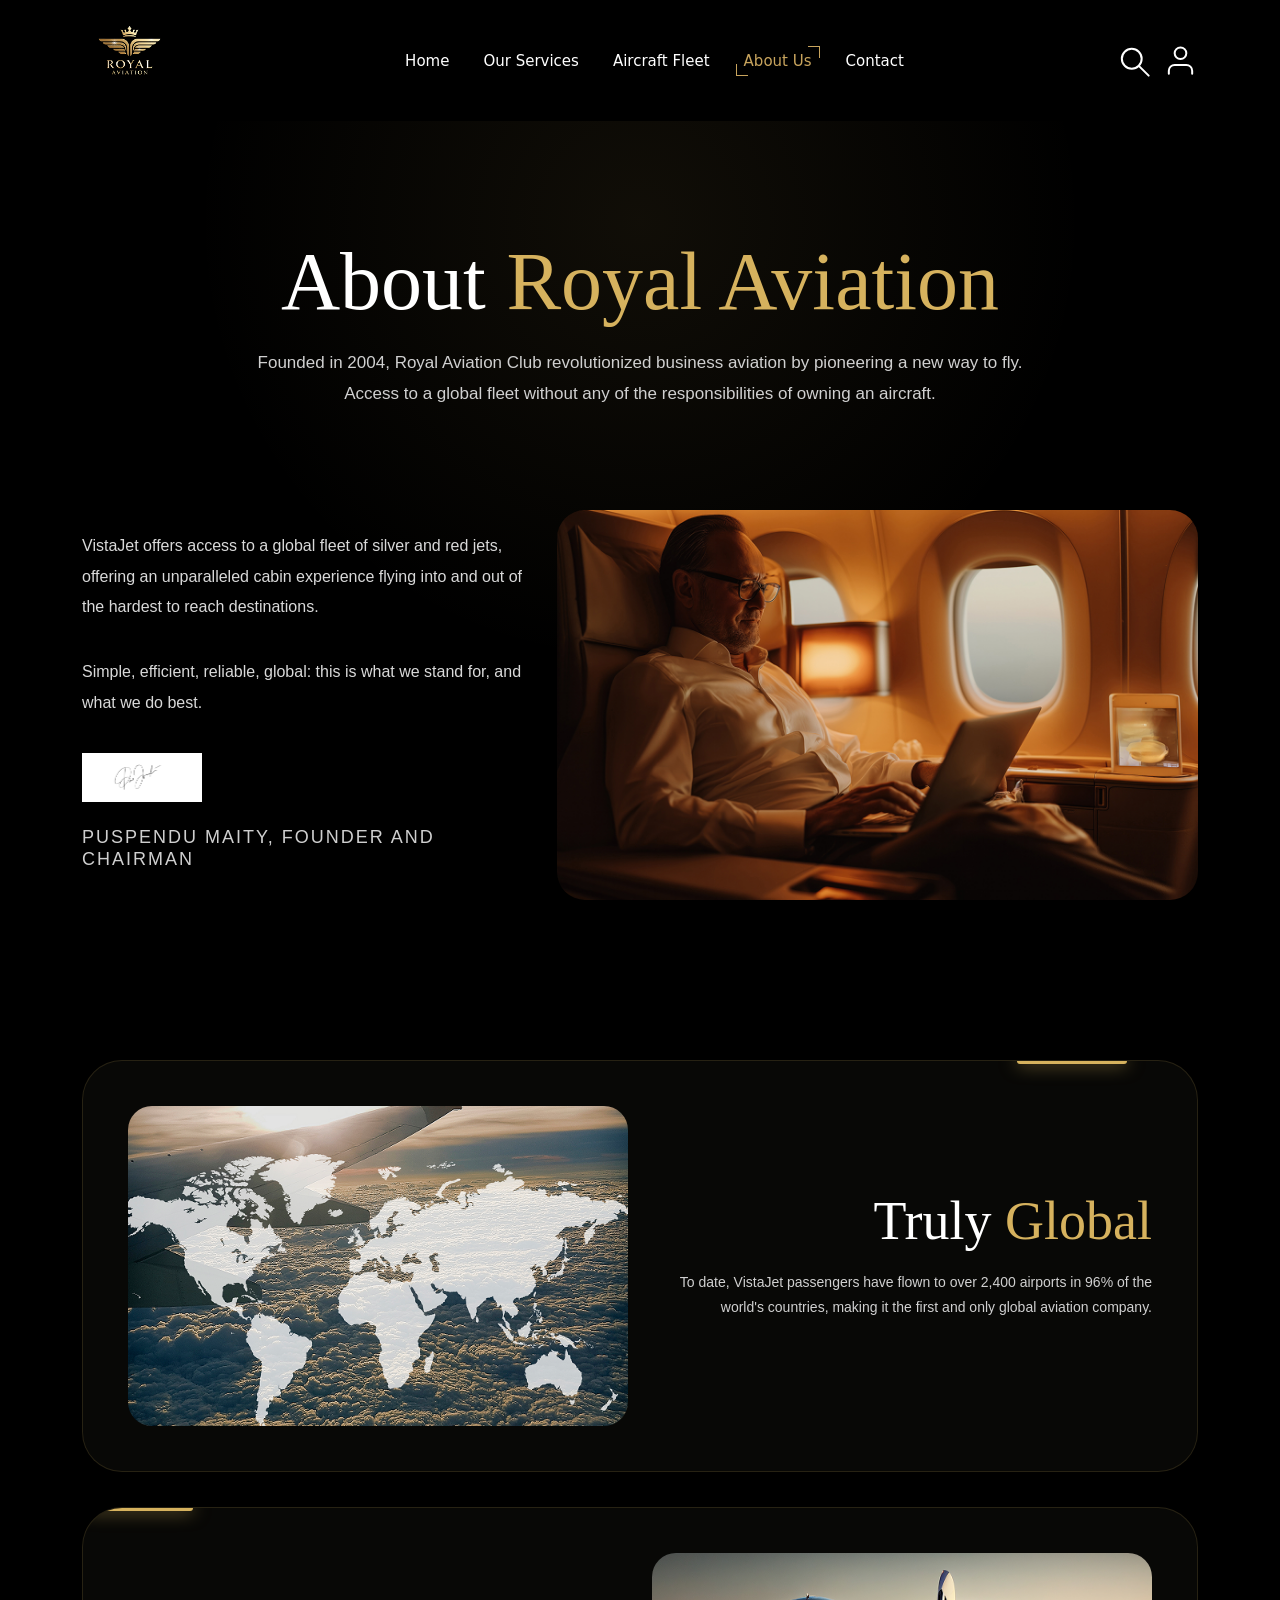
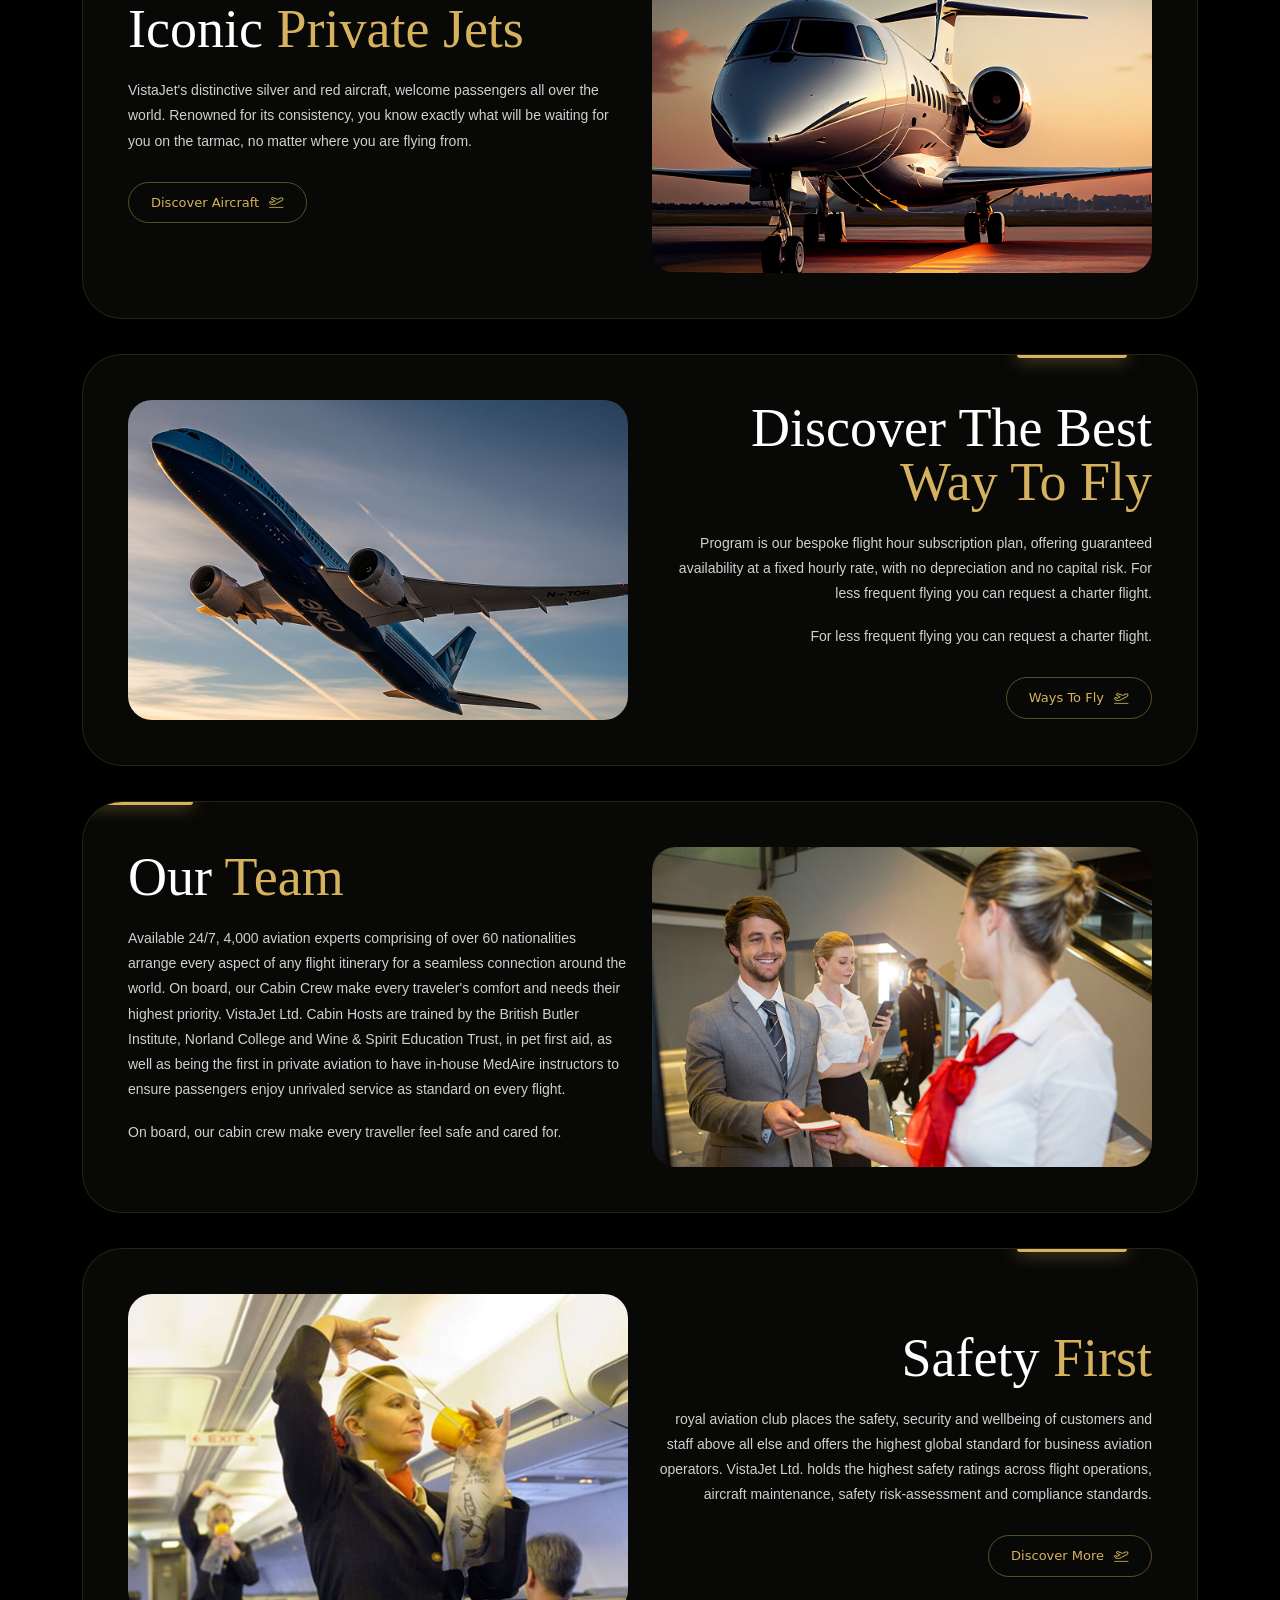
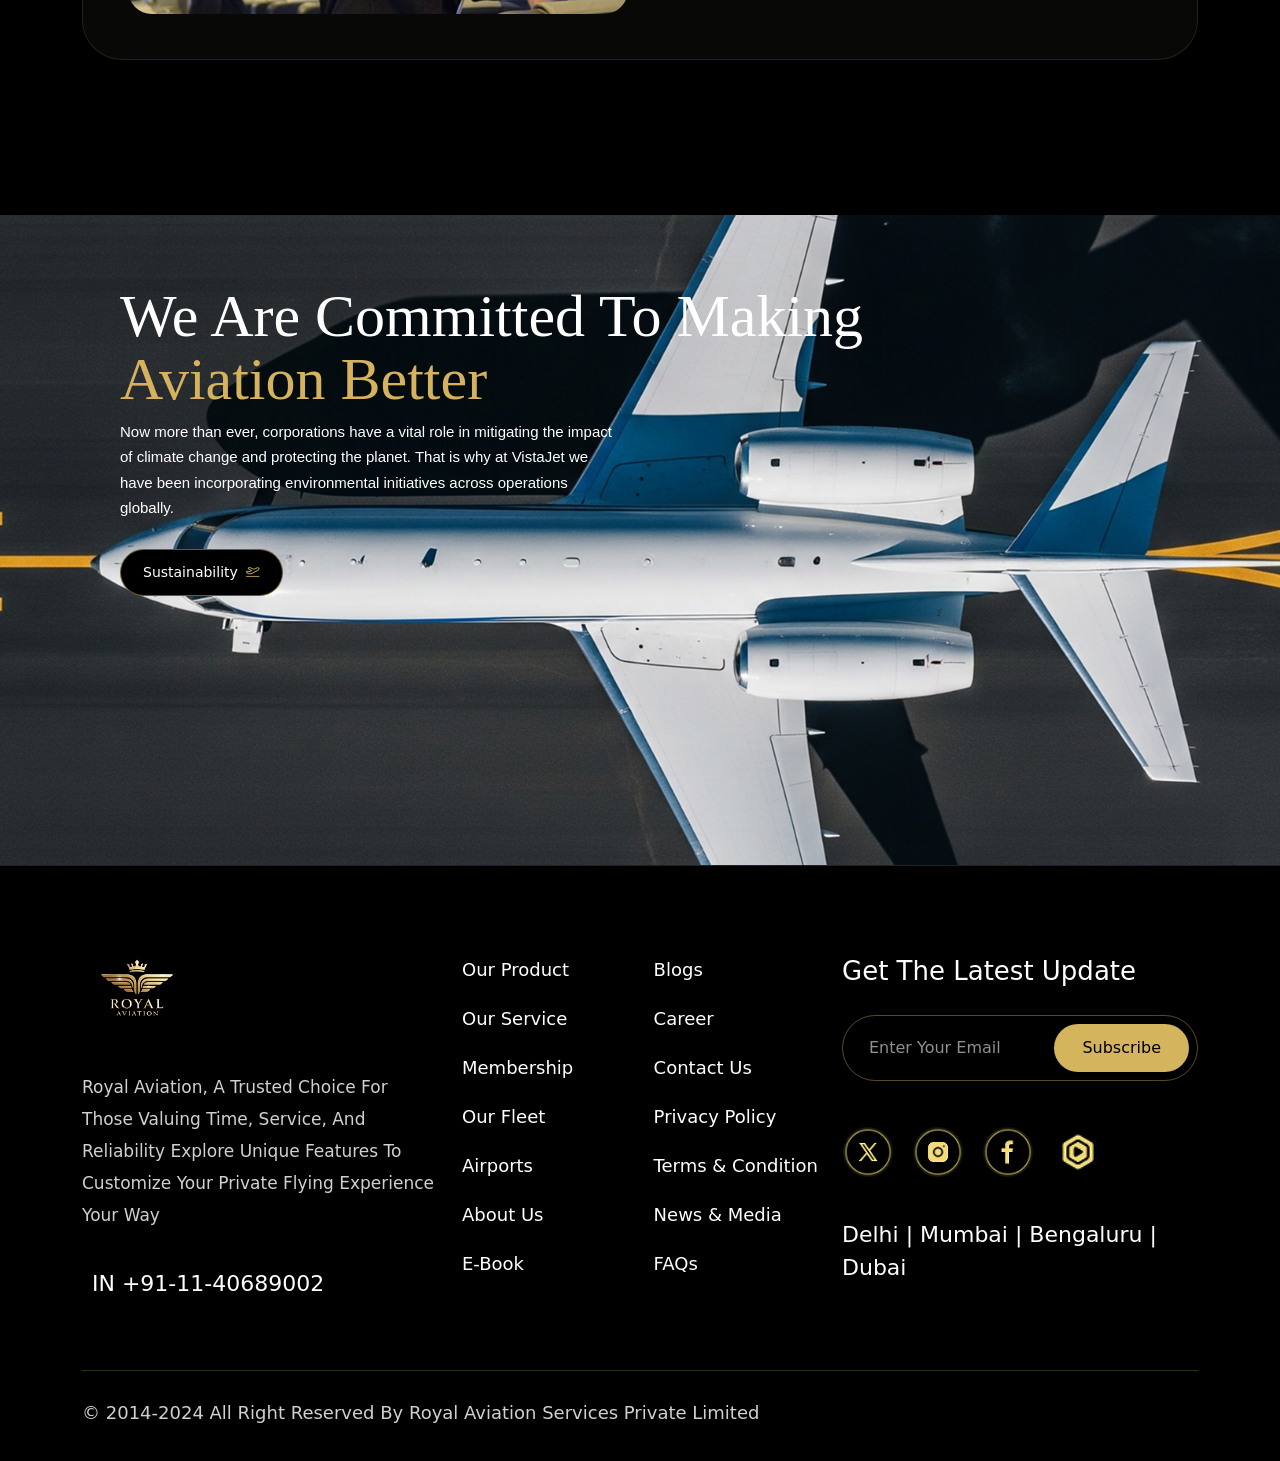
==== about-us.html @ 080c8b82 "first commit" ====
<!doctype html>
<html lang="en">
  <head>
    <meta charset="UTF-8" />

    <meta name="viewport" content="width=device-width, initial-scale=1.0" />

    <title>Royal Aviation</title>

    <!-- BOOTSTRAP -->

    <link
      href="https://cdn.jsdelivr.net/npm/bootstrap@5.3.3/dist/css/bootstrap.min.css"
      rel="stylesheet"
    />

    <!-- MAIN CSS -->

    <link rel="stylesheet" href="./css/style.css" />

    <!-- ABOUT CSS -->

    <link rel="stylesheet" href="./css/about.css" />
  </head>

  <body>
    <!--ABOUT SECTION-->
    <nav class="navbar navbar-expand-lg aviation-navbar">
      <div class="container">
        <!-- LOGO -->
        <a class="navbar-brand" href="#">
          <img src="./assets/log.png" alt="logo" class="brand-logo" />
        </a>

        <button
          class="navbar-toggler aviation-toggler"
          type="button"
          id="menuToggle"
          data-bs-toggle="collapse"
          data-bs-target="#aviationNav"
        >
          <span class="toggle-line top-line"></span>
          <span class="toggle-line middle-line"></span>
          <span class="toggle-line bottom-line"></span>
        </button>

        <!-- NAV LINKS -->

        <div class="collapse navbar-collapse" id="aviationNav">
          <ul class="navbar-nav mx-auto">
            <li class="nav-item">
              <a class="nav-link" href="index.html">Home</a>
            </li>

            <li class="nav-item">
              <a class="nav-link" href="ourservices.html">Our Services</a>
            </li>

            <li class="nav-item">
              <a class="nav-link" href="aircraft-fleet.html">Aircraft Fleet</a>
            </li>

            <li class="nav-item">
              <a class="nav-link active" href="about-us.html">About Us</a>
            </li>

            <li class="nav-item">
              <a class="nav-link" href="contact.html">Contact</a>
            </li>
          </ul>

          <!-- RIGHT ICONS -->
          <div class="nav-icons d-flex align-items-center">
            <!-- SEARCH ICON -->
            <a href="#" class="icon-box">
              <svg
                width="35"
                height="35"
                viewBox="0 0 35 35"
                fill="none"
                xmlns="http://www.w3.org/2000/svg"
              >
                <path
                  d="M15.7507 25.6667C21.2275 25.6667 25.6673 21.2268 25.6673 15.75C25.6673 10.2732 21.2275 5.83333 15.7507 5.83333C10.2738 5.83333 5.83398 10.2732 5.83398 15.75C5.83398 21.2268 10.2738 25.6667 15.7507 25.6667Z"
                  stroke="white"
                  stroke-width="2"
                  stroke-linecap="round"
                  stroke-linejoin="round"
                />
                <path
                  d="M32.6673 32.6667L23.334 23.3333"
                  stroke="white"
                  stroke-width="2"
                  stroke-linecap="round"
                  stroke-linejoin="round"
                />
              </svg>
            </a>

            <!-- USER ICON -->
            <a href="#" class="icon-box">
              <svg
                width="35"
                height="35"
                viewBox="0 0 35 35"
                fill="none"
                xmlns="http://www.w3.org/2000/svg"
              >
                <path
                  d="M29.1673 30.625V27.7083C29.1673 26.1612 28.5527 24.6775 27.4588 23.5835C26.3648 22.4896 24.8811 21.875 23.334 21.875H11.6673C10.1202 21.875 8.63649 22.4896 7.54253 23.5835C6.44857 24.6775 5.83398 26.1612 5.83398 27.7083V30.625"
                  stroke="white"
                  stroke-width="2"
                  stroke-linecap="round"
                  stroke-linejoin="round"
                />
                <path
                  d="M17.4993 16.0417C20.721 16.0417 23.3327 13.43 23.3327 10.2083C23.3327 6.98667 20.721 4.375 17.4993 4.375C14.2777 4.375 11.666 6.98667 11.666 10.2083C11.666 13.43 14.2777 16.0417 17.4993 16.0417Z"
                  stroke="white"
                  stroke-width="2"
                  stroke-linecap="round"
                  stroke-linejoin="round"
                />
              </svg>
            </a>
          </div>
        </div>
      </div>
    </nav>

    <section class="royal-about-section">
      <div class="container">
        <!-- HEADING -->
        <div class="royal-about-heading text-center">
          <h1>About <span>Royal Aviation</span></h1>

          <p>
            Founded in 2004, Royal Aviation Club revolutionized business
            aviation by pioneering a new way to fly. Access to a global fleet
            without any of the responsibilities of owning an aircraft.
          </p>
        </div>

        <!-- CONTENT -->

        <div class="row align-items-center royal-about-wrapper">
          <!-- LEFT -->

          <div class="col-lg-5">
            <div class="royal-about-content">
              <p>
                VistaJet offers access to a global fleet of silver and red jets,
                offering an unparalleled cabin experience flying into and out of
                the hardest to reach destinations.
              </p>

              <p>
                Simple, efficient, reliable, global: this is what we stand for,
                and what we do best.
              </p>

              <div class="signature-box">
                <img src="./assets/signature.png" alt="signature" />
              </div>

              <h5>PUSPENDU MAITY, FOUNDER AND CHAIRMAN</h5>
            </div>
          </div>

          <!-- RIGHT -->

          <div class="col-lg-7">
            <div class="royal-about-image">
              <img src="./assets/about-man.png" alt="about-image" />
            </div>
          </div>
        </div>
      </div>
    </section>

    <!--FEATURES SECTION-->

    <section class="aviation-features-section">
      <div class="container">
        <!-- CARD 1 -->

        <div class="aviation-feature-card">
          <div class="row align-items-center">
            <!-- IMAGE -->

            <div class="col-lg-6">
              <div class="aviation-feature-image">
                <img src="./assets/global.png" alt="global-map" />
              </div>
            </div>

            <!-- CONTENT -->

            <div class="col-lg-6">
              <div class="aviation-feature-content text-end">
                <div class="feature-line ms-auto"></div>

                <h2>Truly <span>Global</span></h2>

                <p>
                  To date, VistaJet passengers have flown to over 2,400 airports
                  in 96% of the world's countries, making it the first and only
                  global aviation company.
                </p>
              </div>
            </div>
          </div>
        </div>

        <!-- CARD 2 -->

        <div class="aviation-feature-card reverse-card">
          <div class="row align-items-center flex-lg-row-reverse">
            <!-- IMAGE -->

            <div class="col-lg-6">
              <div class="aviation-feature-image">
                <img src="./assets/iconic,png.png" alt="private-jet" />
              </div>
            </div>

            <!-- CONTENT -->

            <div class="col-lg-6">
              <div class="aviation-feature-content">
                <div class="feature-line"></div>

                <h2>Iconic <span>Private Jets</span></h2>

                <p>
                  VistaJet's distinctive silver and red aircraft, welcome
                  passengers all over the world. Renowned for its consistency,
                  you know exactly what will be waiting for you on the tarmac,
                  no matter where you are flying from.
                </p>

                <a href="#" class="feature-btn">
                  Discover Aircraft
                  <img src="./assets/book-fly.png" alt="arrow" />
                </a>
              </div>
            </div>
          </div>
        </div>

        <!-- CARD 3 -->

        <div class="aviation-feature-card">
          <div class="row align-items-center">
            <!-- IMAGE -->

            <div class="col-lg-6">
              <div class="aviation-feature-image">
                <img src="./assets/discover.png" alt="plane" />
              </div>
            </div>

            <!-- CONTENT -->

            <div class="col-lg-6">
              <div class="aviation-feature-content text-end">
                <div class="feature-line ms-auto"></div>

                <h2>Discover The Best <span>Way To Fly</span></h2>

                <p>
                  Program is our bespoke flight hour subscription plan, offering
                  guaranteed availability at a fixed hourly rate, with no
                  depreciation and no capital risk. For less frequent flying you
                  can request a charter flight.
                </p>

                <p>
                  For less frequent flying you can request a charter flight.
                </p>

                <a href="#" class="feature-btn">
                  Ways To Fly
                  <img src="./assets/book-fly.png" alt="arrow" />
                </a>
              </div>
            </div>
          </div>
        </div>

        <!-- CARD 4 -->

        <div class="aviation-feature-card reverse-card">
          <div class="row align-items-center flex-lg-row-reverse">
            <!-- IMAGE -->

            <div class="col-lg-6">
              <div class="aviation-feature-image">
                <img src="./assets/team.png" alt="team" />
              </div>
            </div>

            <!-- CONTENT -->

            <div class="col-lg-6">
              <div class="aviation-feature-content">
                <div class="feature-line"></div>

                <h2>Our <span>Team</span></h2>

                <p>
                  Available 24/7, 4,000 aviation experts comprising of over 60
                  nationalities arrange every aspect of any flight itinerary for
                  a seamless connection around the world. On board, our Cabin
                  Crew make every traveler's comfort and needs their highest
                  priority. VistaJet Ltd. Cabin Hosts are trained by the British
                  Butler Institute, Norland College and Wine & Spirit Education
                  Trust, in pet first aid, as well as being the first in private
                  aviation to have in-house MedAire instructors to ensure
                  passengers enjoy unrivaled service as standard on every
                  flight.
                </p>

                <p>
                  On board, our cabin crew make every traveller feel safe and
                  cared for.
                </p>
              </div>
            </div>
          </div>
        </div>

        <!-- CARD 5 -->

        <div class="aviation-feature-card">
          <div class="row align-items-center">
            <!-- IMAGE -->

            <div class="col-lg-6">
              <div class="aviation-feature-image">
                <img src="./assets/saftey.png" alt="safety" />
              </div>
            </div>

            <!-- CONTENT -->

            <div class="col-lg-6">
              <div class="aviation-feature-content text-end">
                <div class="feature-line ms-auto"></div>

                <h2>Safety <span>First</span></h2>

                <p>
                  royal aviation club places the safety, security and wellbeing
                  of customers and staff above all else and offers the highest
                  global standard for business aviation operators. VistaJet Ltd.
                  holds the highest safety ratings across flight operations,
                  aircraft maintenance, safety risk‑assessment and compliance
                  standards.
                </p>

                <a href="#" class="feature-btn">
                  Discover More
                  <img src="./assets/book-fly.png" alt="arrow" />
                </a>
              </div>
            </div>
          </div>
        </div>
      </div>
    </section>

    <!--SUSTAINABILITY SECTION-->

    <section class="sustainability-section">
      <div class="container-fluid px-0">
        <div class="sustainability-banner">
          <!-- IMAGE -->

          <img
            src="./assets/sustainability-plane.png"
            alt="plane"
            class="img-fluid"
          />

          <!-- CONTENT -->

          <div class="sustainability-content">
            <h2>
              We Are Committed To Making
              <span>Aviation Better</span>
            </h2>

            <p>
              Now more than ever, corporations have a vital role in mitigating
              the impact of climate change and protecting the planet. That is
              why at VistaJet we have been incorporating environmental
              initiatives across operations globally.
            </p>

            <a href="#" class="sustainability-btn">
              Sustainability
              <img src="./assets/book-fly.png" alt="arrow" />
            </a>
          </div>
        </div>
      </div>
    </section>

    <!--FOOTER SECTION-->

    <footer class="aviation-footer">
      <div class="container">
        <div class="row gy-5">
          <!-- LEFT -->
          <div class="col-lg-4">
            <div class="footer-logo">
              <img src="./assets/log.png" alt="logo" />
            </div>

            <p class="footer-text">
              Royal Aviation, A Trusted Choice For Those Valuing Time, Service,
              And Reliability Explore Unique Features To Customize Your Private
              Flying Experience Your Way
            </p>

            <a href="tel:+911140689002" class="footer-phone">
              <i class="fa-solid fa-phone"></i>
              IN +91-11-40689002
            </a>
          </div>

          <!-- CENTER -->
          <div class="col-lg-4">
            <div class="footer-links-wrapper">
              <ul class="footer-links">
                <li><a href="#">Our Product</a></li>
                <li><a href="#">Our Service</a></li>
                <li><a href="#">Membership</a></li>
                <li><a href="#">Our Fleet</a></li>
                <li><a href="#">Airports</a></li>
                <li><a href="#">About Us</a></li>
                <li><a href="#">E-Book</a></li>
              </ul>

              <ul class="footer-links">
                <li><a href="#">Blogs</a></li>
                <li><a href="#">Career</a></li>
                <li><a href="#">Contact Us</a></li>
                <li><a href="#">Privacy Policy</a></li>
                <li><a href="#">Terms & Condition</a></li>
                <li><a href="#">News & Media</a></li>
                <li><a href="#">FAQs</a></li>
              </ul>
            </div>
          </div>

          <!-- RIGHT -->
          <div class="col-lg-4">
            <h4 class="footer-update-title">Get The Latest Update</h4>

            <!-- SUBSCRIBE -->
            <form class="footer-form">
              <input type="email" placeholder="Enter Your Email" />

              <button type="submit">Subscribe</button>
            </form>

            <!-- SOCIAL -->
            <div class="footer-social">
              <a href="#">
                <img src="./assets/twitter.png" alt="" />
              </a>

              <a href="#">
                <img src="./assets/intagram.png" alt="" />
              </a>

              <a href="#">
                <img src="./assets/facebook.png" alt="" />
              </a>

              <a href="#">
                <img src="./assets/YouTube-Studio.png" alt="" />
              </a>
            </div>

            <!-- LOCATION -->
            <p class="footer-location">Delhi | Mumbai | Bengaluru | Dubai</p>
          </div>
        </div>

        <!-- BOTTOM -->
        <div class="footer-bottom">
          <p>
            © 2014-2024 All Right Reserved By Royal Aviation Services Private
            Limited
          </p>
        </div>
      </div>
    </footer>

    <!-- BOOTSTRAP -->
    <script src="https://cdn.jsdelivr.net/npm/bootstrap@5.3.3/dist/js/bootstrap.bundle.min.js"></script>
    <script src="./js/script.js"></script>
  </body>
</html>
---- css/style.css ----
/* =========================
   GLOBAL CSS
========================= */

* {
  margin: 0;
  padding: 0;
  box-sizing: border-box;
}
html,
body {
  background: #000;
  overflow-x: hidden;
}

/* =========================
   NAVBAR + BANNER
========================= */

.aviation-banner {
  width: 100%;
  min-height: 100vh;
  background:
    linear-gradient(rgba(0, 0, 0, 0.45), rgba(0, 0, 0, 0.45)),
    url("../assets/banner.png");
  background-position: center;
  background-size: cover;
  background-repeat: no-repeat;
}

/* =========================
   NAVBAR
========================= */

.aviation-navbar {
  padding: 18px 0;
  background: rgba(0, 0, 0, 0.75);
}

.brand-logo {
  width: 95px;
}

.navbar-nav {
  gap: 34px;
}

/* NAV LINK */

.nav-link {
  position: relative;
  color: #fff;
  font-size: 15px;
  font-weight: 400;
  transition: 0.3s;
  padding: 0 !important;
  display: inline-block;
}

/* GOLD COLOR */

.nav-link:hover,
.nav-link.active {
  color: #c8a45d !important;
}

/* LEFT BOTTOM CORNER */

.nav-link::after {
  content: "";
  position: absolute;
  width: 12px;
  height: 12px;
  border-left: 1.5px solid #c8a45d;
  border-bottom: 1.5px solid #c8a45d;
  left: -8px;
  bottom: -4px;
  opacity: 0;
  transition: 0.3s;
}

/* RIGHT TOP CORNER */

.nav-link::before {
  content: "";
  position: absolute;
  width: 12px;
  height: 12px;
  border-right: 1.5px solid #c8a45d;
  border-top: 1.5px solid #c8a45d;
  right: -8px;
  top: -4px;
  opacity: 0;
  transition: 0.3s;
}

/* SHOW EFFECT */

.nav-link:hover::after,
.nav-link:hover::before,
.nav-link.active::after,
.nav-link.active::before {
  opacity: 1;
}

.nav-icons {
  gap: 12px;
}

.icon-box {
  text-decoration: none;
}

/* =========================
   CUSTOM TOGGLER
========================= */

.aviation-toggler {
  border: none !important;
  box-shadow: none !important;
  width: 45px;
  height: 45px;
  position: relative;
  padding: 0;
  display: flex;
  flex-direction: column;
  justify-content: center;
  align-items: center;
  gap: 6px;
}

/* LINES */

.toggle-line {
  width: 28px;
  height: 2px;
  background: #fff;
  transition: 0.4s ease;
  display: block;
}

.aviation-toggler.active .top-line {
  transform: rotate(45deg) translate(6px, 6px);
}

.aviation-toggler.active .middle-line {
  opacity: 0;
}

.aviation-toggler.active .bottom-line {
  transform: rotate(-45deg) translate(5px, -5px);
}

/* =========================
   BANNER CONTENT
========================= */

.aviation-banner-content {
  min-height: calc(100vh - 90px);
  display: flex;
  justify-content: center;
  flex-direction: column;
  max-width: 950px;
}

/* HEADING */

.aviation-banner-content h1 {
  color: #fff;
  font-size: 80px;
  line-height: 95px;
  font-weight: 400;
  font-family: "Arlita", serif;
  margin-bottom: 24px;
  max-width: 950px;
}

.aviation-banner-content h1 .first-line {
  white-space: nowrap;
}

.aviation-banner-content p {
  color: #d7d7d7;
  font-size: 17px;
  line-height: 30px;
  max-width: 560px;
  margin-bottom: 34px;
}

/* =========================
   BUTTON
========================= */

.flight-btn {
  width: fit-content;
  padding: 16px 34px;
  border: 1px solid #c8a45d;
  border-radius: 50px;
  text-decoration: none;
  color: #fff;
  transition: 0.3s;
  display: flex;
  align-items: center;
  gap: 12px;
}

/* BUTTON IMAGE */

.flight-btn img {
  width: 20px;
}

.flight-btn:hover {
  background: #c8a45d;
  color: #000;
}

/* =========================
   PERFECT DAY SECTION
========================= */

.perfect-day-section {
  padding: 110px 0;
  background: #000;
}

/* =========================
   SECTION DIVIDER
========================= */

.section-divider {
  display: flex;
  align-items: center;
  justify-content: center;
  gap: 20px;
  width: 100%;
  margin-bottom: 55px;
}

/* PNG LINE */

.divider-line {
  width: 100%;
  max-width: 420px;
  display: block;
  object-fit: contain;
}

/* CENTER TAG */

.section-divider span {
  padding: 10px 34px;
  border: 1px solid rgba(200, 164, 93, 0.4);
  border-radius: 14px;
  background: #080806;
  color: #fff;
  font-size: 14px;
  white-space: nowrap;
  flex-shrink: 0;
}

/* HEADING */

.perfect-day-heading {
  text-align: center;
  margin-bottom: 60px;
}

.perfect-day-heading h2 {
  color: #fff;
  font-size: 58px;
  line-height: 72px;
  font-weight: 400;
  font-family: "Arlita", serif;
  max-width: 760px;
  margin: auto;
}

/* GOLD TEXT */

.perfect-day-heading h2 span {
  color: #c8a45d;
}

/* VIDEO IMAGE BOX */

.aviation-video-box {
  position: relative;
  max-width: 1200px;
  margin: auto;
  border-radius: 24px;
  overflow: hidden;
  border: 1px solid rgba(255, 255, 255, 0.08);
}

.aviation-video-box img {
  width: 100%;
  display: block;
}

/* PLAY BUTTON */

.play-btn {
  position: absolute;
  top: 50%;
  left: 50%;
  transform: translate(-50%, -50%);
  cursor: pointer;
  transition: 0.4s ease;
}

/* HOVER EFFECT */

.play-btn:hover {
  transform: translate(-50%, -50%) scale(1.1);
}
.play-btn:hover svg {
  filter: drop-shadow(0 0 18px rgba(255, 255, 255, 0.45));
}

/* SVG */

.play-btn svg {
  transition: 0.4s ease;
}

/* =========================
   PRIVATE JETS SECTION
========================= */

.private-jets-section {
  padding: 120px 0;
  background: #000;
}

/* =========================
   HEADING
========================= */

.private-jets-heading {
  text-align: center;

  margin-bottom: 70px;
}

.private-jets-heading h2 {
  color: #fff;
  font-size: 60px;
  line-height: 72px;
  font-weight: 400;
  font-family: "Arlita", serif;

  margin-bottom: 18px;
}

/* GOLD TEXT */

.private-jets-heading h2 span {
  color: #c8a45d;
}

.private-jets-heading p {
  color: #bdbdbd;
  font-size: 16px;
  line-height: 28px;
  max-width: 450px;
  margin: auto;
}

/* =========================
   JETS GRID
========================= */

.private-jets-section .row {
  row-gap: 38px !important;
}

/* =========================
   CARD COLUMN SIZE
========================= */

.private-jets-section .col-xl-4 {
  width: 33.3333%;
  max-width: 340px;
}

/* =========================
   JET CARD
========================= */

.jet-card {
  background: #070707;
  border-radius: 20px;
  overflow: hidden;
  border: 1px solid rgba(255, 255, 255, 0.08);
  transition: 0.4s ease;
  width: 100%;
}

.jet-card:hover {
  transform: translateY(-10px);
  border-color: rgba(200, 164, 93, 0.5);
}

/* =========================
   IMAGE
========================= */

.jet-image {
  overflow: hidden;
}

.jet-image img {
  width: 100%;
  height: 255px;
  object-fit: cover;
  display: block;
  transition: 0.5s ease;
}

.jet-card:hover .jet-image img {
  transform: scale(1.08);
}

/* =========================
   CONTENT
========================= */

.jet-content {
  padding: 18px 18px 22px;
  text-align: center;
}

/* TITLE */

.jet-content h3 {
  color: #fff;
  font-size: 18px;
  line-height: 28px;
  font-weight: 400;
  font-family: "Arlita", serif;
  margin-bottom: 4px;
}

/* TEXT */

.jet-content p {
  color: #bcbcbc;
  font-size: 12px;
  line-height: 20px;
  margin-bottom: 16px;
}

/* =========================
   BUTTON
========================= */

.jet-book-btn {
  width: fit-content;
  margin: auto;
  padding: 8px 18px;
  border: 1px solid #4e4327;
  border-radius: 40px;
  text-decoration: none;
  color: #fff;
  display: flex;
  align-items: center;
  gap: 8px;
  transition: 0.4s ease;
  font-size: 12px;
}

.jet-book-btn img {
  width: 14px;
}

.jet-book-btn:hover {
  background: #c8a45d;
  color: #000;
}

/* =========================
   EXPLORE BUTTON
========================= */

.explore-btn-box {
  text-align: center;

  margin-top: 70px;
}

.explore-btn {
  width: fit-content;
  margin: auto;
  padding: 15px 34px;
  border: 1px solid #4e4327;
  border-radius: 50px;
  text-decoration: none;
  color: #fff;
  display: inline-flex;
  align-items: center;
  gap: 12px;
  transition: 0.4s ease;
}

.explore-btn img {
  width: 20px;
}

.explore-btn:hover {
  background: #c8a45d;
  color: #000;
}

/* =========================
   CHARTER SERVICES SECTION
========================= */

.charter-services-section {
  padding: 120px 0;
  background: #000;
}

/* HEADING */

.charter-services-heading {
  text-align: center;
  margin-bottom: 70px;
}

.charter-services-heading h2 {
  color: #fff;
  font-size: 60px;
  line-height: 72px;
  font-weight: 400;
  font-family: "Arlita", serif;
  margin-bottom: 18px;
}

.charter-services-heading h2 span {
  color: #c8a45d;
}

.charter-services-heading p {
  color: #bdbdbd;
  font-size: 16px;
  line-height: 28px;
  max-width: 500px;
  margin: auto;
}

/* =========================
   SERVICE CARD
========================= */

.service-card {
  position: relative;
  background: #060606;
  border: 1px solid rgba(200, 164, 93, 0.15);
  border-radius: 34px;
  padding: 55px 55px;
  overflow: hidden;
  margin-bottom: 35px;
  transition: 0.4s ease;
}

.service-card:hover {
  border-color: rgba(200, 164, 93, 0.45);

  transform: translateY(-6px);
}

/* TOP GLOW */

.service-card::before {
  content: "";
  position: absolute;
  top: 0;
  left: 28px;
  width: 85px;
  height: 3px;
  background: #e7d46b;
  border-radius: 20px;
  box-shadow: 0 0 18px #e7d46b;
}

/* CONTENT AREA */

.service-content {
  max-width: 420px;
}

/* SMALL TAG */

.service-small-tag {
  width: fit-content;
  padding: 7px 18px;
  border: 1px solid #4e4327;
  border-radius: 30px;
  color: #fff;
  font-size: 12px;
  margin-bottom: 28px;
}

/* TITLE */

.service-content h3 {
  color: #fff;
  font-size: 42px;
  line-height: 54px;
  font-weight: 400;
  font-family: "Arlita", serif;
  margin-bottom: 20px;
}

.service-content h3 span {
  color: #c8a45d;
}

/* TEXT */

.service-content p {
  color: #bdbdbd;
  font-size: 15px;
  line-height: 28px;
  margin-bottom: 35px;
}

/* BUTTON */

.service-btn {
  width: fit-content;
  padding: 14px 28px;
  border: 1px solid #4e4327;
  border-radius: 40px;
  text-decoration: none;
  color: #fff;
  display: inline-flex;
  align-items: center;
  gap: 10px;
  transition: 0.4s ease;
}

.service-btn img {
  width: 18px;
}

.service-btn:hover {
  background: #c8a45d;
  color: #000;
}

/* IMAGE */

.service-image {
  border-radius: 24px;
  overflow: hidden;
}

.service-image img {
  width: 100%;
  height: 100%;
  object-fit: cover;
  transition: 0.5s ease;
}

.service-card:hover .service-image img {
  transform: scale(1.05);
}

/* =========================
   SPECIAL OFFER SECTION
========================= */

.special-offer-section {
  padding: 120px 0;
  background: #000;
}

/* TAG */

.offer-tag {
  width: fit-content;
  margin: 0 auto 35px;
  padding: 10px 26px;
  border: 1px solid #4e4327;
  border-radius: 40px;
  color: #fff;
  font-size: 14px;
}

/* HEADING */

.special-offer-heading {
  text-align: center;

  margin-bottom: 60px;
}

.special-offer-heading h2 {
  color: #fff;
  font-size: 60px;
  line-height: 72px;
  font-weight: 400;
  font-family: "Arlita", serif;
  max-width: 950px;
  margin: auto;
}

.special-offer-heading h2 span {
  color: #c8a45d;
}

/* OFFER TABLE */

.offer-table {
  max-width: 1220px;
  margin: auto;
}

/* TABLE HEADINGS */

.offer-table-heading {
  display: grid;
  grid-template-columns:
    1.2fr
    1.2fr
    1.5fr
    1fr
    0.9fr
    1.4fr;
  align-items: center;
  padding: 0 24px;
  margin-bottom: 24px;
}

.offer-table-heading div {
  color: #fff;
  font-size: 15px;
  font-weight: 500;
  white-space: nowrap;
}

/* =========================
   OFFER ROW
========================= */

.offer-row {
  display: grid;
  grid-template-columns:
    1.2fr
    1.2fr
    1.5fr
    1fr
    0.9fr
    1.4fr;

  align-items: center;
  padding: 12px 22px;
  border: 1px solid rgba(200, 164, 93, 0.22);
  border-radius: 60px;
  background: #080806;
  margin-bottom: 18px;
  transition: 0.4s ease;
}

.offer-row:hover {
  border-color: rgba(200, 164, 93, 0.5);
  transform: translateY(-4px);
}

/* TEXT */

.offer-row div {
  color: #d7d7d7;
  font-size: 15px;
}

/* BUTTON */

.offer-book-btn {
  width: fit-content;
  margin-left: auto;
  padding: 10px 22px;
  border: 1px solid #4e4327;
  border-radius: 40px;
  text-decoration: none;
  color: #fff;
  display: inline-flex;
  align-items: center;
  gap: 10px;
  transition: 0.4s ease;
  font-size: 14px;
}

.offer-book-btn img {
  width: 18px;
}

.offer-book-btn:hover {
  background: #c8a45d;

  color: #000;
}

/* EXPLORE BUTTON */

.offer-explore-btn-box {
  text-align: center;

  margin-top: 55px;
}

/* =========================
   OUR TEAM SECTION
========================= */

.our-team-section {
  padding: 120px 0;
  background: #000;
  position: relative;
}

/* =========================
   HEADING
========================= */

.our-team-heading {
  text-align: center;
  margin-bottom: 70px;
}

.our-team-heading h2 {
  color: #fff;

  font-size: 60px;
  line-height: 72px;
  font-weight: 400;

  font-family: "Arlita", serif;

  max-width: 700px;

  margin: auto;
}

.our-team-heading h2 span {
  color: #c8a45d;

  display: block;
}

/* =========================
   TEAM CARD
========================= */

.team-card {
  background: #050505;
  border: 1px solid rgba(200, 164, 93, 0.25);
  border-radius: 0 0 45px 45px;
  text-align: center;
  position: relative;
  overflow: hidden;
  transition: 0.4s ease;
  min-height: 580px;
  display: flex;
  flex-direction: column;
  align-items: center;
}

.team-card:hover {
  transform: translateY(-8px);
  border-color: rgba(200, 164, 93, 0.6);
}

/* TOP CURVE */

.team-card::before {
  content: "";
  position: absolute;
  top: 0;
  left: 50%;
  transform: translateX(-50%);
  width: 260px;
  height: 260px;
  border: 1px solid rgba(200, 164, 93, 0.25);
  border-top: none;
  border-radius: 0 0 220px 220px;
}

/* IMAGE */

.team-image {
  width: 100%;
  display: flex;
  justify-content: center;
  margin-bottom: 10px;
  position: relative;
  z-index: 2;
}

.team-image img {
  width: 100%;
  max-width: 280px;

  display: block;
}

/* CONTENT */

.team-content {
  margin-top: -10px;
  display: flex;
  flex-direction: column;

  align-items: center;
  justify-content: center;

  position: relative;

  z-index: 2;
}

.team-content h3 {
  color: #fff;
  font-size: 32px;
  line-height: 40px;
  font-weight: 400;
  font-family: "Arlita", serif;
  margin-bottom: 8px;
}

.team-content p {
  color: #d4d4d4;
  font-size: 18px;
  line-height: 28px;

  margin-bottom: 18px;
}

/* DESIGN */
.team-design img {
  width: 140px;

  margin: auto;
}

/* =========================
   BUTTON
========================= */

.team-btn-box {
  text-align: center;
  margin-top: 55px;
}

.team-btn {
  width: fit-content;
  margin: auto;
  padding: 14px 32px;
  border: 1px solid #4e4327;
  border-radius: 50px;
  color: #fff;
  text-decoration: none;
  display: inline-flex;
  align-items: center;
  gap: 10px;
  transition: 0.4s ease;
}

.team-btn img {
  width: 18px;
}

.team-btn:hover {
  background: #c8a45d;
  color: #000;
}

/* =========================
   TESTIMONIAL SECTION
========================= */

.testimonial-section {
  padding: 120px 0;
  background: #000;
}

/* TOP TAG */

.testimonial-top-tag {
  width: fit-content;
  margin: 0 auto -18px;
  padding: 8px 24px;
  border: 1px solid rgba(200, 164, 93, 0.4);
  border-radius: 14px;
  background: #080806;

  color: #fff;

  font-size: 14px;
  position: relative;
  z-index: 2;
}

/* WRAPPER */

.testimonial-wrapper {
  border: 1px solid rgba(200, 164, 93, 0.35);
  border-radius: 30px;
  padding: 55px;
  background: #050505;
}

/* MAIN IMAGE */

.testimonial-main-image img {
  width: 100%;
  border-radius: 20px;
}

/* SMALL TAG */

.testimonial-small-tag {
  width: fit-content;
  padding: 7px 18px;
  border: 1px solid rgba(200, 164, 93, 0.4);

  border-radius: 40px;
  color: #fff;
  font-size: 12px;
  margin-bottom: 24px;
}

/* HEADING */

.testimonial-heading h2 {
  color: #fff;
  font-size: 54px;
  line-height: 64px;
  font-family: "Arlita", serif;
  margin-bottom: 35px;
}

.testimonial-heading h2 span {
  color: #c8a45d;
}

/* TOP REVIEW CARD */

.top-review-card {
  position: relative;
  display: flex;
  align-items: center;
  gap: 18px;
  border: 1px solid rgba(200, 164, 93, 0.3);

  border-radius: 14px;
  padding: 18px;
  margin-bottom: 18px;

  background: #080806;
}

.top-review-left img {
  width: 70px;
  height: 70px;
  object-fit: cover;
  border-radius: 10px;
}

.top-review-content h4 {
  color: #fff;
  font-size: 16px;
  margin-bottom: 8px;
}

.top-review-content p {
  color: #cfcfcf;
  font-size: 13px;
  line-height: 22px;
  margin: 0;
}

.review-star {
  position: absolute;
  top: -12px;
  right: -12px;
}

.review-star img {
  width: 34px;
  filter: drop-shadow(0 0 8px #ffe56a) drop-shadow(0 0 18px #ffe56a)
    drop-shadow(0 0 28px #ffe56a);
}
/* GRID */

.testimonial-grid {
  margin-top: 45px;
}

/* CARD */

.testimonial-card {
  position: relative;
  background: #080806;
  border: 1px solid rgba(200, 164, 93, 0.15);
  border-radius: 16px;
  padding: 34px;
  height: 100%;
}

/* GLOW LINE */

.testimonial-line {
  width: 70px;
  height: 4px;

  background: #e7d46b;
  border-radius: 20px;
  box-shadow: 0 0 18px #e7d46b;
  margin-bottom: 24px;
}

/* TEXT */

.testimonial-card p {
  color: #d4d4d4;
  font-size: 15px;
  line-height: 28px;
  margin-bottom: 28px;
}

/* USER */

.testimonial-user {
  display: flex;
  align-items: center;

  gap: 14px;
}

.testimonial-user img {
  width: 52px;
  height: 52px;

  border-radius: 50%;
  object-fit: cover;
}

.testimonial-user h5 {
  color: #fff;
  font-size: 15px;
  margin-bottom: 3px;
}

.testimonial-user span {
  color: #b5b5b5;
  font-size: 13px;
}

/* BUTTON */

.testimonial-btn-box {
  text-align: center;

  margin-top: 50px;
}

.testimonial-btn {
  width: fit-content;
  margin: auto;
  padding: 14px 30px;
  border: 1px solid #4e4327;
  border-radius: 50px;
  color: #fff;
  text-decoration: none;

  display: inline-flex;
  align-items: center;
  gap: 10px;
  transition: 0.4s ease;
}

.testimonial-btn img {
  width: 18px;
}

.testimonial-btn:hover {
  background: #c8a45d;

  color: #000;
}

/* =========================
   AVIATION CLUB SECTION
========================= */

.aviation-club-section {
  padding: 120px 0;
  background: #000;
}

/* =========================
   IMAGE GALLERY
========================= */

.club-gallery {
  display: flex;
  gap: 20px;
}

.gallery-left,
.gallery-right {
  display: flex;
  flex-direction: column;
  gap: 20px;
}

.gallery-left {
  width: 42%;
}

.gallery-right {
  width: 58%;
}

.club-gallery img {
  width: 100%;
  object-fit: cover;
  display: block;
}

/* CUSTOM SHAPES */

.gallery-left img:nth-child(1) {
  height: 300px;
  border-radius: 90px 90px 30px 30px;
}

.gallery-left img:nth-child(2) {
  height: 430px;
  border-radius: 40px;
}

.gallery-left img:nth-child(3) {
  height: 230px;
  border-radius: 40px 40px 90px 90px;
}

.gallery-right img:nth-child(1) {
  height: 350px;
  border-radius: 40px;
  margin-top: 170px;
}

.gallery-right img:nth-child(2) {
  height: 310px;
  border-radius: 40px 40px 90px 40px;
}

/* =========================
   TAG
========================= */

.club-tag {
  width: fit-content;
  padding: 8px 20px;
  border: 1px solid rgba(200, 164, 93, 0.4);
  border-radius: 30px;
  color: #fff;
  font-size: 12px;
  margin-bottom: 25px;
}

/* =========================
   HEADING
========================= */

.club-heading {
  margin-bottom: 45px;
}

.club-heading h2 {
  color: #fff;
  font-size: 90px;
  line-height: 1;
  font-family: "Arlita", serif;
  font-weight: 400;
  margin-bottom: 20px;
}

.club-heading h2 span {
  color: #e2c15d;
}

.club-heading p {
  color: #d2d2d2;
  font-size: 20px;
  line-height: 34px;
  max-width: 480px;
}

/* =========================
   FORM BOX
========================= */

.club-form-box {
  background: #080806;
  border: 2px solid #27220d;
  border-radius: 40px;
  padding: 50px;
  position: relative;
}

/* TOP DESIGN */

.club-form-design {
  text-align: center;

  margin-bottom: 20px;
}

.club-form-design img {
  width: 150px;
}

/* TITLE */

.club-form-box h3 {
  color: #fff;
  font-size: 42px;
  line-height: 54px;
  font-family: "Arlita", serif;
  font-weight: 400;
  text-align: center;
  margin-bottom: 40px;
}

.club-form-box h3 span {
  color: #e2c15d;
  display: block;
}

/* =========================
   FORM
========================= */

.form-group {
  margin-bottom: 25px;
}

.form-group label {
  display: block;
  color: #fff;
  font-size: 15px;
  margin-bottom: 12px;
}

.form-group input {
  width: 100%;
  height: 60px;
  background: transparent;
  border: 1px solid #3a3216;
  border-radius: 12px;
  padding: 0 20px;
  color: #fff;
  outline: none;
}

.form-group input::placeholder {
  color: #7f7f7f;
}

/* BUTTON */

.club-btn {
  width: fit-content;
  padding: 15px 32px;
  border: 1px solid #4e4327;
  border-radius: 50px;
  background: transparent;
  color: #fff;
  display: flex;
  align-items: center;
  gap: 10px;
  margin: 20px auto 0;
  transition: 0.4s ease;
}

.club-btn img {
  width: 18px;
}

.club-btn:hover {
  background: #c8a45d;
  color: #000;
}

/* =========================
   FOOTER
========================= */

.aviation-footer {
  padding: 90px 0 35px;
  background: #000;
  border-top: 1px solid rgba(200, 164, 93, 0.2);
}

/* LOGO */

.footer-logo img {
  width: 110px;
  margin-bottom: 28px;
}

/* TEXT */

.footer-text {
  color: #d0d0d0;
  font-size: 17px;
  line-height: 32px;
  max-width: 380px;
  margin-bottom: 35px;
}

/* PHONE */

.footer-phone {
  color: #fff;
  text-decoration: none;
  display: inline-flex;
  align-items: center;
  gap: 10px;
  font-size: 22px;
  transition: 0.3s ease;
}

.footer-phone i {
  color: #d4b45c;
}

.footer-phone:hover {
  color: #d4b45c;
}

/* =========================
   LINKS
========================= */

.footer-links-wrapper {
  display: flex;
  justify-content: space-between;
  gap: 40px;
}

.footer-links {
  list-style: none;
  padding: 0;
  margin: 0;
}

.footer-links li {
  margin-bottom: 22px;
}

.footer-links a {
  color: #fff;
  text-decoration: none;
  font-size: 18px;
  transition: 0.3s ease;
}

.footer-links a:hover {
  color: #d4b45c;
}

/* =========================
   RIGHT
========================= */

.footer-update-title {
  color: #fff;
  font-size: 26px;
  margin-bottom: 28px;
}

/* FORM */

.footer-form {
  border: 1px solid rgba(212, 180, 92, 0.4);
  border-radius: 50px;
  padding: 8px;
  display: flex;
  align-items: center;
  justify-content: space-between;
  margin-bottom: 45px;
}

.footer-form input {
  width: 100%;
  background: transparent;
  border: none;
  outline: none;
  color: #fff;
  padding: 0 18px;
  font-size: 16px;
}

.footer-form input::placeholder {
  color: #8f8f8f;
}

.footer-form button {
  background: #d4b45c;
  border: none;
  padding: 12px 28px;
  border-radius: 40px;
  font-size: 16px;
  font-weight: 500;
  transition: 0.3s ease;
}

.footer-form button:hover {
  background: #fff;
}

/* =========================
   SOCIAL
========================= */

.footer-social {
  display: flex;
  align-items: center;
  gap: 18px;
  margin-bottom: 40px;
}

.footer-social a img {
  width: 52px;
  height: 52px;
  object-fit: contain;
  transition: 0.3s ease;
}

.footer-social a:hover img {
  transform: translateY(-4px);
}

/* LOCATION */

.footer-location {
  color: #fff;
  font-size: 22px;
}

/* =========================
   BOTTOM
========================= */

.footer-bottom {
  margin-top: 70px;

  padding-top: 28px;

  border-top: 1px solid rgba(200, 164, 93, 0.25);
}

.footer-bottom p {
  color: #d0d0d0;
  font-size: 18px;
  margin: 0;
}

/* =========================
   RESPONSIVE
========================= */

@media (max-width: 1199px) {
  .private-jets-section .col-xl-4 {
    max-width: 320px;
  }
}

@media (max-width: 991px) {
  /* navbar */
  .navbar-nav {
    padding: 30px 0;
    gap: 10px;
  }

  .nav-icons {
    padding-bottom: 20px;
  }

  .aviation-banner-content h1 {
    font-size: 52px;
    line-height: 62px;
  }

  .aviation-navbar {
    position: relative;
  }

  .navbar-collapse {
    position: absolute;

    top: 100%;
    left: 0;

    width: 100%;

    background: rgba(30, 30, 30, 0.75);

    backdrop-filter: blur(14px);

    padding: 50px 20px;

    text-align: center;

    z-index: 999;
  }

  .navbar-nav {
    gap: 40px;
  }

  .nav-link {
    font-size: 32px;
  }

  .nav-icons {
    justify-content: center;

    margin-top: 50px;

    gap: 25px;
  }

  .icon-box svg {
    width: 45px;
    height: 45px;
  }

  /* private jet */

  .private-jets-heading h2 {
    font-size: 44px;
    line-height: 56px;
  }
  .private-jets-section .col-xl-4 {
    max-width: 100%;
    width: 50%;
  }

  .charter-services-heading h2 {
    font-size: 44px;
    line-height: 56px;
  }

  .service-card {
    padding: 40px;
  }

  .service-content h3 {
    font-size: 34px;
    line-height: 46px;
  }

  .service-image {
    margin-top: 40px;
  }

  .special-offer-heading h2 {
    font-size: 44px;
    line-height: 56px;
  }

  .offer-table {
    overflow-x: auto;
  }

  .offer-table-inner {
    min-width: 1050px;
  }

  .our-team-heading h2 {
    font-size: 44px;
    line-height: 56px;
  }

  .team-card {
    min-height: auto;

    padding-bottom: 25px;
  }

  .testimonial-wrapper {
    padding: 35px;
  }

  .testimonial-heading h2 {
    font-size: 42px;
    line-height: 52px;
  }

  .club-heading h2 {
    font-size: 70px;
  }

  .club-form-box {
    padding: 35px;
  }

  .club-form-box h3 {
    font-size: 34px;
    line-height: 46px;
  }

  .footer-links-wrapper {
    justify-content: flex-start;
  }

  .footer-update-title {
    margin-top: 10px;
  }
}

@media (max-width: 767px) {
  .aviation-banner-content {
    text-align: center;
    align-items: center;
  }

  .aviation-banner-content h1 {
    font-size: 42px;
    line-height: 52px;
  }

  .aviation-banner-content p {
    font-size: 15px;
    line-height: 28px;
  }

  /* private jet */

  .private-jets-section {
    padding: 80px 0;
  }
  .private-jets-heading {
    margin-bottom: 45px;
  }
  .private-jets-heading h2 {
    font-size: 34px;
    line-height: 46px;
  }
  .private-jets-heading p {
    font-size: 15px;
  }
  .private-jets-section .col-xl-4 {
    width: 100%;
  }
  .jet-image img {
    height: auto;
  }

  .charter-services-section {
    padding: 80px 0;
  }

  .charter-services-heading {
    margin-bottom: 45px;
  }

  .charter-services-heading h2 {
    font-size: 34px;
    line-height: 46px;
  }

  .service-card {
    padding: 30px 25px;

    border-radius: 24px;
  }

  .service-content h3 {
    font-size: 28px;
    line-height: 40px;
  }

  .service-content p {
    font-size: 14px;
    line-height: 26px;
  }
  .special-offer-section {
    padding: 80px 0;
  }

  .special-offer-heading h2 {
    font-size: 34px;
    line-height: 46px;
  }
  .divider-left,
  .divider-right {
    max-width: 120px;
  }

  .section-divider span {
    padding: 8px 20px;

    font-size: 12px;
  }

  .our-team-section {
    padding: 80px 0;
  }

  .our-team-heading h2 {
    font-size: 34px;
    line-height: 46px;
  }

  .team-card {
    max-width: 360px;
    margin: auto;
  }

  .team-image img {
    max-width: 220px;
  }

  .team-content h3 {
    font-size: 24px;
    line-height: 32px;
  }

  .testimonial-section {
    padding: 80px 0;
  }

  .testimonial-wrapper {
    padding: 25px;
  }

  .testimonial-heading h2 {
    font-size: 32px;
    line-height: 42px;
  }

  .top-review-card {
    flex-direction: column;
    align-items: flex-start;
  }

  .review-star {
    right: 10px;
  }

  .aviation-club-section {
    padding: 80px 0;
  }

  .club-gallery {
    gap: 12px;
  }

  .gallery-left,
  .gallery-right {
    gap: 12px;
  }

  .gallery-left img:nth-child(1) {
    height: 180px;
  }

  .gallery-left img:nth-child(2) {
    height: 260px;
  }

  .gallery-left img:nth-child(3) {
    height: 160px;
  }

  .gallery-right img:nth-child(1) {
    height: 220px;
    margin-top: 100px;
  }

  .gallery-right img:nth-child(2) {
    height: 200px;
  }

  .club-heading h2 {
    font-size: 54px;
  }

  .club-heading p {
    font-size: 16px;
    line-height: 28px;
  }

  .club-form-box {
    padding: 25px;
    border-radius: 28px;
  }

  .club-form-box h3 {
    font-size: 28px;
    line-height: 40px;
  }

  .form-group input {
    height: 54px;
  }

  .aviation-footer {
    padding: 70px 0 30px;
  }

  .footer-text {
    font-size: 15px;

    line-height: 28px;
  }

  .footer-phone {
    font-size: 18px;
  }

  .footer-links-wrapper {
    flex-direction: column;

    gap: 0;
  }

  .footer-links a {
    font-size: 16px;
  }

  .footer-update-title {
    font-size: 22px;
  }

  .footer-location {
    font-size: 18px;
  }

  .footer-bottom p {
    font-size: 14px;

    line-height: 24px;
  }
}

@media (max-width: 575px) {
  .aviation-banner-content h1 {
    font-size: 34px;
    line-height: 44px;
  }

  .flight-btn {
    padding: 14px 28px;
  }

  /* private jet */

  .private-jets-heading h2 {
    font-size: 28px;
    line-height: 40px;
  }
  .jet-content h3 {
    font-size: 20px;
  }
  .explore-btn {
    padding: 13px 24px;
  }

  .charter-services-heading h2 {
    font-size: 28px;
    line-height: 40px;
  }

  .service-content h3 {
    font-size: 24px;
    line-height: 34px;
  }

  .service-btn {
    padding: 12px 22px;
  }
  .special-offer-heading h2 {
    font-size: 28px;
    line-height: 40px;
  }

  .section-divider {
    gap: 10px;
  }

  .section-divider span {
    padding: 8px 18px;

    font-size: 12px;
  }

  .our-team-heading h2 {
    font-size: 28px;
    line-height: 40px;
  }

  .team-image img {
    max-width: 190px;
  }

  .team-content h3 {
    font-size: 20px;
    line-height: 28px;
  }

  .team-content p {
    font-size: 14px;
  }

  .testimonial-heading h2 {
    font-size: 26px;
    line-height: 36px;
  }

  .testimonial-card {
    padding: 24px;
  }

  .testimonial-card p {
    font-size: 14px;
    line-height: 24px;
  }

  .club-heading h2 {
    font-size: 44px;
  }

  .club-form-box h3 {
    font-size: 24px;
    line-height: 34px;
  }

  .club-btn {
    width: 100%;
    justify-content: center;
  }

  .footer-form {
    flex-direction: column;

    gap: 14px;

    border-radius: 24px;
  }

  .footer-form input {
    padding: 14px;
  }

  .footer-form button {
    width: 100%;
  }

  .footer-social {
    justify-content: center;
  }

  .footer-location {
    text-align: center;

    font-size: 16px;
  }

  .footer-bottom {
    text-align: center;
  }
}
---- css/about.css ----
/* =========================
   ABOUT SECTION
========================= */

.royal-about-section {
  background: #000;
  padding: 120px 0;
  position: relative;
  overflow: hidden;
}

.royal-about-section::before {
  content: "";
  position: absolute;
  width: 900px;
  height: 900px;
  background: radial-gradient(
    circle,
    rgba(214, 178, 94, 0.08) 0%,
    transparent 70%
  );

  left: 50%;
  top: -350px;
  transform: translateX(-50%);
}

/* =========================
   HEADING
========================= */

.royal-about-heading {
  max-width: 900px;
  margin: auto;
  margin-bottom: 100px;
  position: relative;
  z-index: 2;
}

.royal-about-heading h1 {
  font-family: "Arlita", serif;
  font-size: 82px;
  font-weight: 400;
  line-height: 1;
  color: #fff;
  margin-bottom: 25px;
}

.royal-about-heading h1 span {
  color: #d6b25e;
}

.royal-about-heading p {
  max-width: 820px;
  margin: auto;
  color: #d0d0d0;
  font-size: 17px;
  line-height: 1.8;
  font-family: sans-serif;
}

/* =========================
   CONTENT
========================= */

.royal-about-wrapper {
  position: relative;
  z-index: 2;
}

.royal-about-content p {
  color: #d9d9d9;
  font-size: 16px;
  line-height: 1.9;
  margin-bottom: 35px;
  font-family: sans-serif;
  max-width: 480px;
}

.signature-box {
  width: 120px;
  background: #fff;
  padding: 10px 12px;
  margin-bottom: 25px;
}

.signature-box img {
  width: 100%;
}

.royal-about-content h5 {
  color: #cfcfcf;
  font-size: 18px;
  font-weight: 300;
  letter-spacing: 2px;
  font-family: sans-serif;
}

/* =========================
   IMAGE
========================= */

.royal-about-image {
  display: flex;
  justify-content: flex-end;
}

.royal-about-image img {
  width: 100%;
  max-width: 760px;
  border-radius: 28px;
  display: block;
}

/* =========================
   FEATURES SECTION
========================= */

.aviation-features-section {
  padding: 40px 0 120px;
  background: #000;
  position: relative;
}

/* CARD */

.aviation-feature-card {
  background: #080806;
  border: 1px solid rgba(214, 178, 94, 0.15);
  border-radius: 40px;
  padding: 45px;
  margin-bottom: 35px;
  position: relative;
  overflow: hidden;
}

/* GOLD LINE */

.feature-line {
  position: absolute;
  width: 110px;
  height: 6px;
  background: #d6b25e;
  border-radius: 30px;
  box-shadow:
    0 0 12px rgba(214, 178, 94, 0.9),
    0 0 25px rgba(214, 178, 94, 0.6);

  margin-bottom: 30px;
  box-shadow: 0 0 18px rgba(214, 178, 94, 0.7);
  top: -3px;
}

/* RIGHT SIDE */

.text-end .feature-line {
  right: 70px;
}

/* LEFT SIDE */

.aviation-feature-content:not(.text-end) .feature-line {
  left: 0;
}

/* IMAGE */

.aviation-feature-image img {
  width: 100%;
  height: 320px;
  object-fit: cover;
  border-radius: 24px;
}

/* CONTENT */

.aviation-feature-content h2 {
  color: #fff;
  font-size: 54px;
  line-height: 1;
  margin-bottom: 22px;
  font-family: "Arlita", serif;
  font-weight: 400;
}

.aviation-feature-content h2 span {
  color: #d6b25e;
}

.aviation-feature-content p {
  color: #d0d0d0;
  font-size: 14px;
  line-height: 1.8;
  margin-bottom: 18px;
  font-family: sans-serif;
}

/* BUTTON */

.feature-btn {
  display: inline-flex;
  align-items: center;
  gap: 10px;
  margin-top: 10px;
  padding: 10px 22px;
  border: 1px solid rgba(214, 178, 94, 0.4);
  border-radius: 50px;
  color: #d6b25e;
  text-decoration: none;
  font-size: 13px;
  transition: 0.3s ease;
}

.feature-btn:hover {
  background: #d6b25e;
  color: #000;
}

.feature-btn img {
  width: 15px;
}

/* =========================
   SUSTAINABILITY SECTION
========================= */

.sustainability-section {
  background: #000;
  padding-bottom: 0;
}

/* BANNER */

.sustainability-banner {
  position: relative;
  overflow: hidden;
}

/* IMAGE */

.sustainability-banner img {
  width: 100%;
  height: 650px;
  object-fit: cover;
  display: block;
}

/* CONTENT */

.sustainability-content {
  position: absolute;
  top: 70px;
  left: 120px;
  max-width: 900px;
  z-index: 5;
}

/* HEADING */

.sustainability-content h2 {
  font-family: "Arlita", serif;
   font-size: 60px;
  line-height: 1.05;
  color: #ffffff;
 max-width: 900px;
}

.sustainability-content h2 span {
  display: inline;
  color: #d6b25e;
}

/* PARAGRAPH */

.sustainability-content p {
  color: #ffffff;
  font-size: 15px;
  line-height: 1.7;
  font-family: "Clash Grotesk", sans-serif;
  margin-bottom: 28px;
  max-width: 500px;
}

/* BUTTON */

.sustainability-btn {
  display: inline-flex;
  align-items: center;
  justify-content: center;
  gap: 8px;
  padding: 12px 22px;
  border-radius: 50px;
  border: 1px solid rgba(214, 178, 94, 0.5);
  background: #000;
  color: #fff;
  text-decoration: none;
  font-size: 14px;
  width: fit-content;
  overflow: hidden;
}
.sustainability-btn:hover {
  background: #d6b25e;
  color: #000;
}

.sustainability-btn img{
  width: 14px !important;
  height: 14px !important;
  object-fit: contain;
}

/* =========================
   RESPONSIVE
========================= */

@media (max-width: 991px) {
  .royal-about-section {
    padding: 90px 0;
  }

  .royal-about-heading {
    margin-bottom: 70px;
  }

  .royal-about-heading h1 {
    font-size: 58px;
  }

  .royal-about-image {
    justify-content: center;
    margin-top: 50px;
  }

  .royal-about-content {
    text-align: center;
  }

  .royal-about-content p {
    max-width: 100%;
  }

  .signature-box {
    margin-inline: auto;
  }

  .aviation-feature-card {
    padding: 30px;
    border-radius: 30px;
  }

  .aviation-feature-content {
    text-align: center !important;
    margin-top: 30px;
  }

  .feature-line {
    margin-left: auto !important;
    margin-right: auto !important;
  }

  .aviation-feature-content h2 {
    font-size: 42px;
  }

  .aviation-feature-image img {
    height: auto;
  }

  .sustainability-banner img {
    height: 500px;
  }

  .sustainability-content {
    left: 60px;
    top: 80px;
    max-width: 420px;
  }

  .sustainability-content h2 {
    font-size: 42px;
  }

  .sustainability-content p {
    font-size: 14px;
  }
}


@media (max-width: 576px) {
  .royal-about-section {
    padding: 70px 0;
  }

  .royal-about-heading h1 {
    font-size: 42px;
    line-height: 1.1;
  }

  .royal-about-heading p {
    font-size: 14px;
    line-height: 1.7;
  }

  .royal-about-content p {
    font-size: 14px;
    line-height: 1.8;
  }

  .royal-about-content h5 {
    font-size: 13px;
    line-height: 1.7;
  }

  .royal-about-image img {
    border-radius: 20px;
  }

  .aviation-features-section {
    padding: 20px 0 80px;
  }

  .aviation-feature-card {
    padding: 20px;
    border-radius: 24px;
    margin-bottom: 24px;
  }

  .aviation-feature-image img {
    border-radius: 18px;
  }

  .feature-line {
    width: 70px;
    height: 4px;
    margin-bottom: 20px;
  }

  .aviation-feature-content h2 {
    font-size: 34px;
    line-height: 1.1;
  }

  .aviation-feature-content p {
    font-size: 13px;
    line-height: 1.7;
  }

  .feature-btn {
    padding: 9px 18px;
    font-size: 12px;
  }

  .sustainability-banner img {
    height: 420px;
  }

  .sustainability-content {
    left: 20px;
    right: 20px;
    top: 40px;
    max-width: 100%;
  }

  .sustainability-content h2 {
    font-size: 30px;
    line-height: 1.1;
  }

  .sustainability-content p {
    font-size: 12px;
    line-height: 1.6;
    margin-bottom: 20px;
  }

  .sustainability-btn {
    font-size: 12px;
    padding: 10px 18px;
  }

}
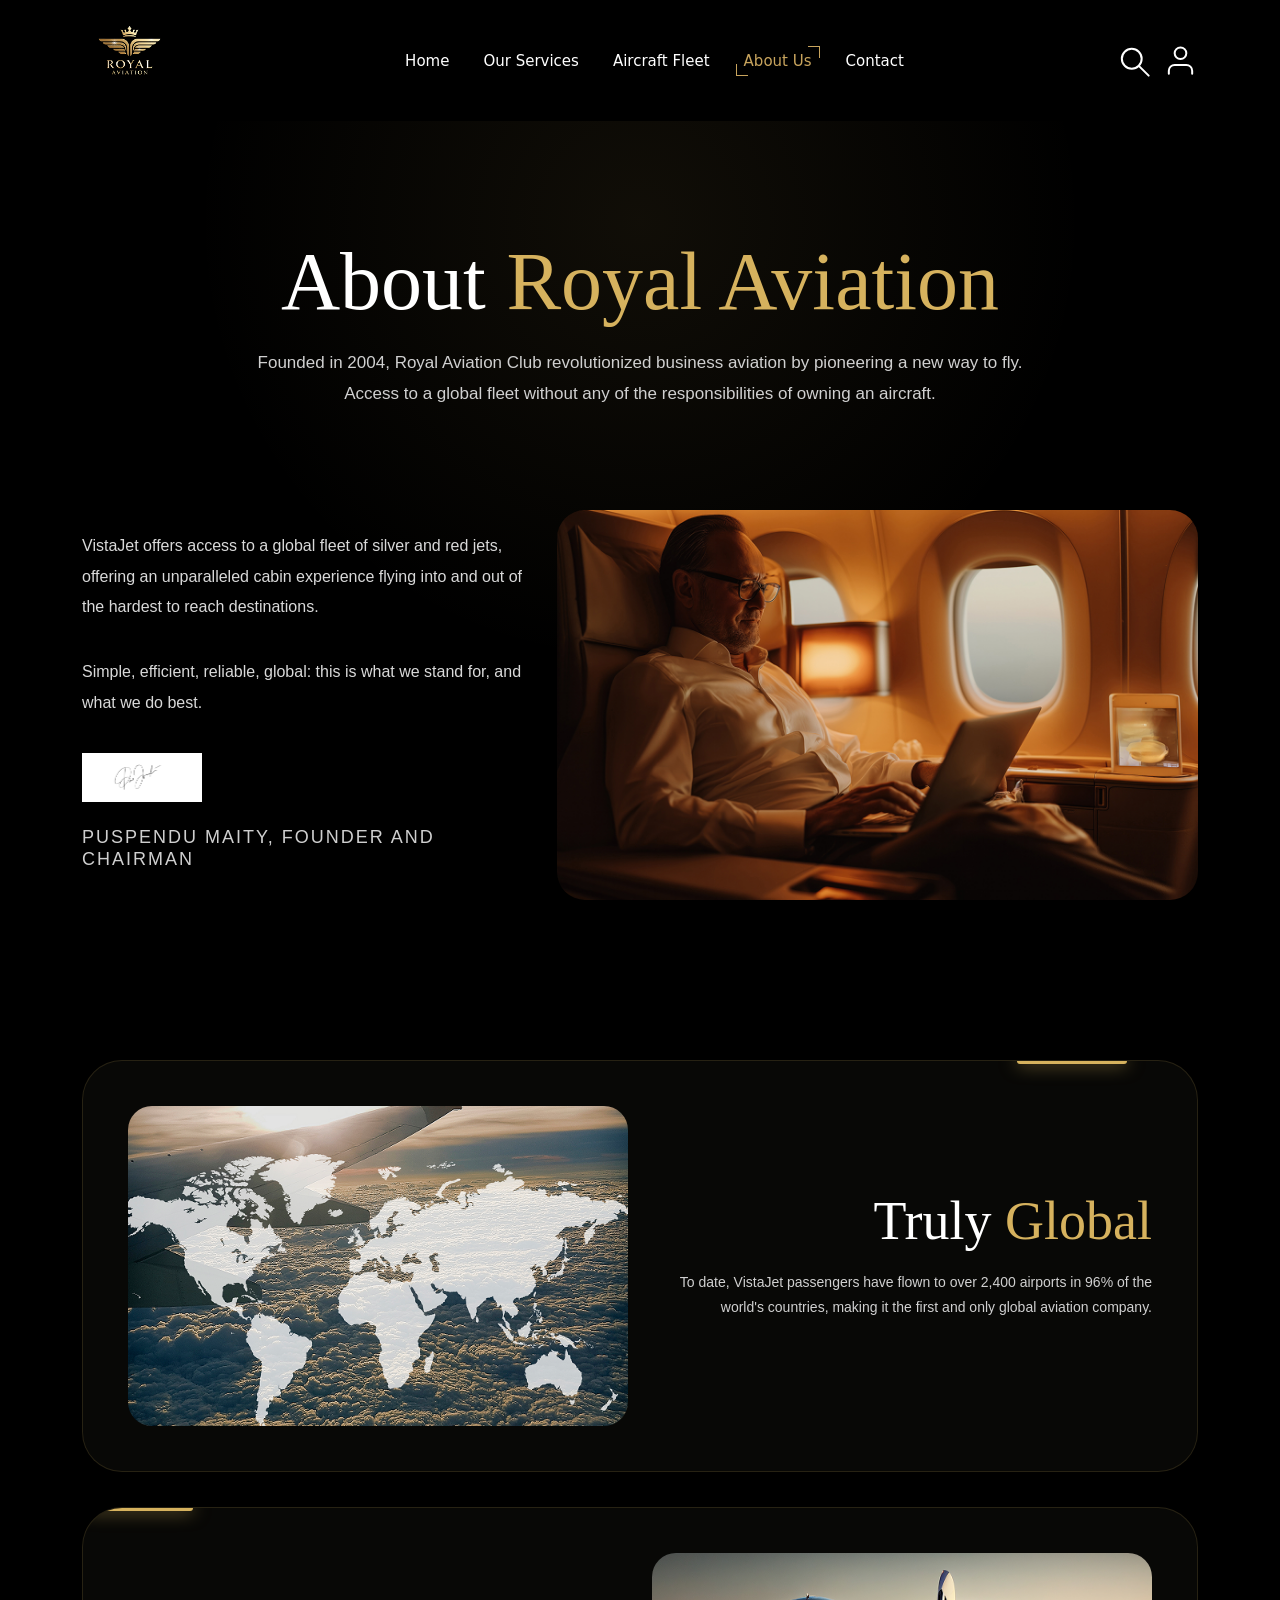
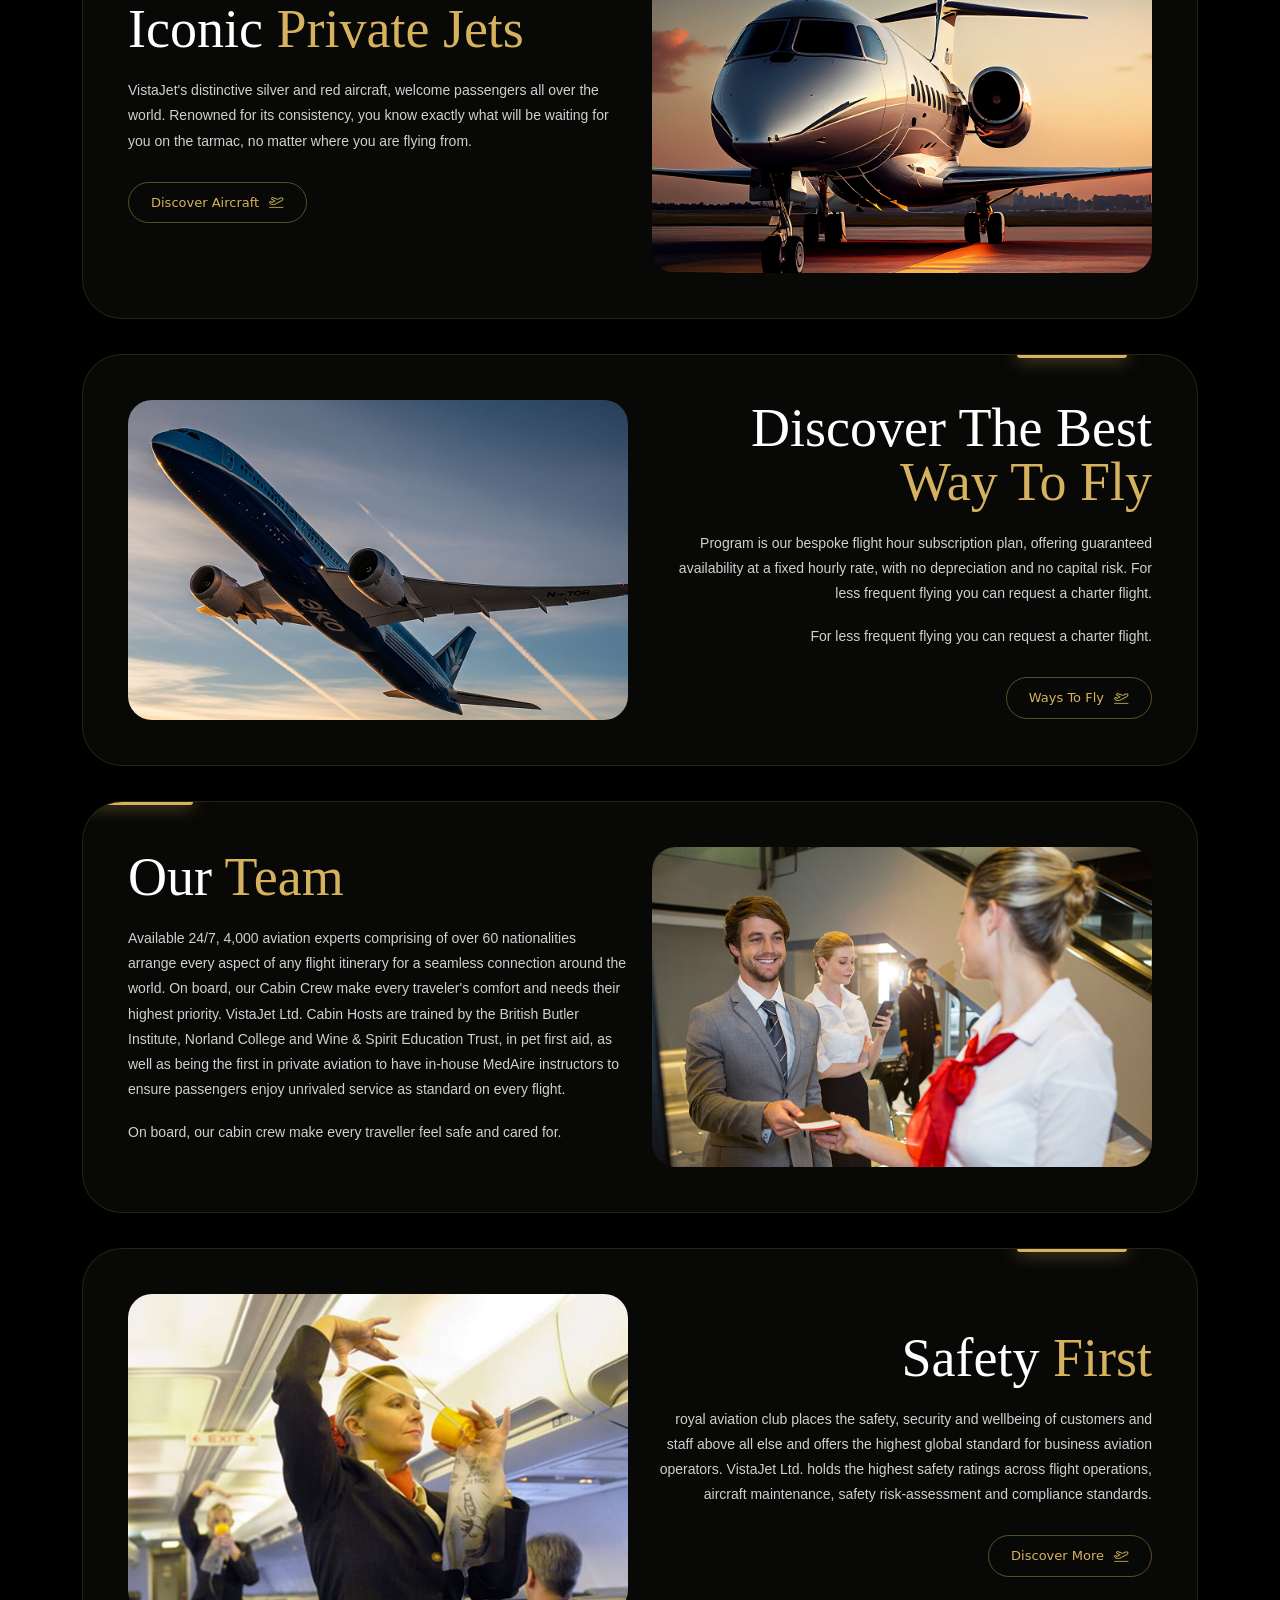
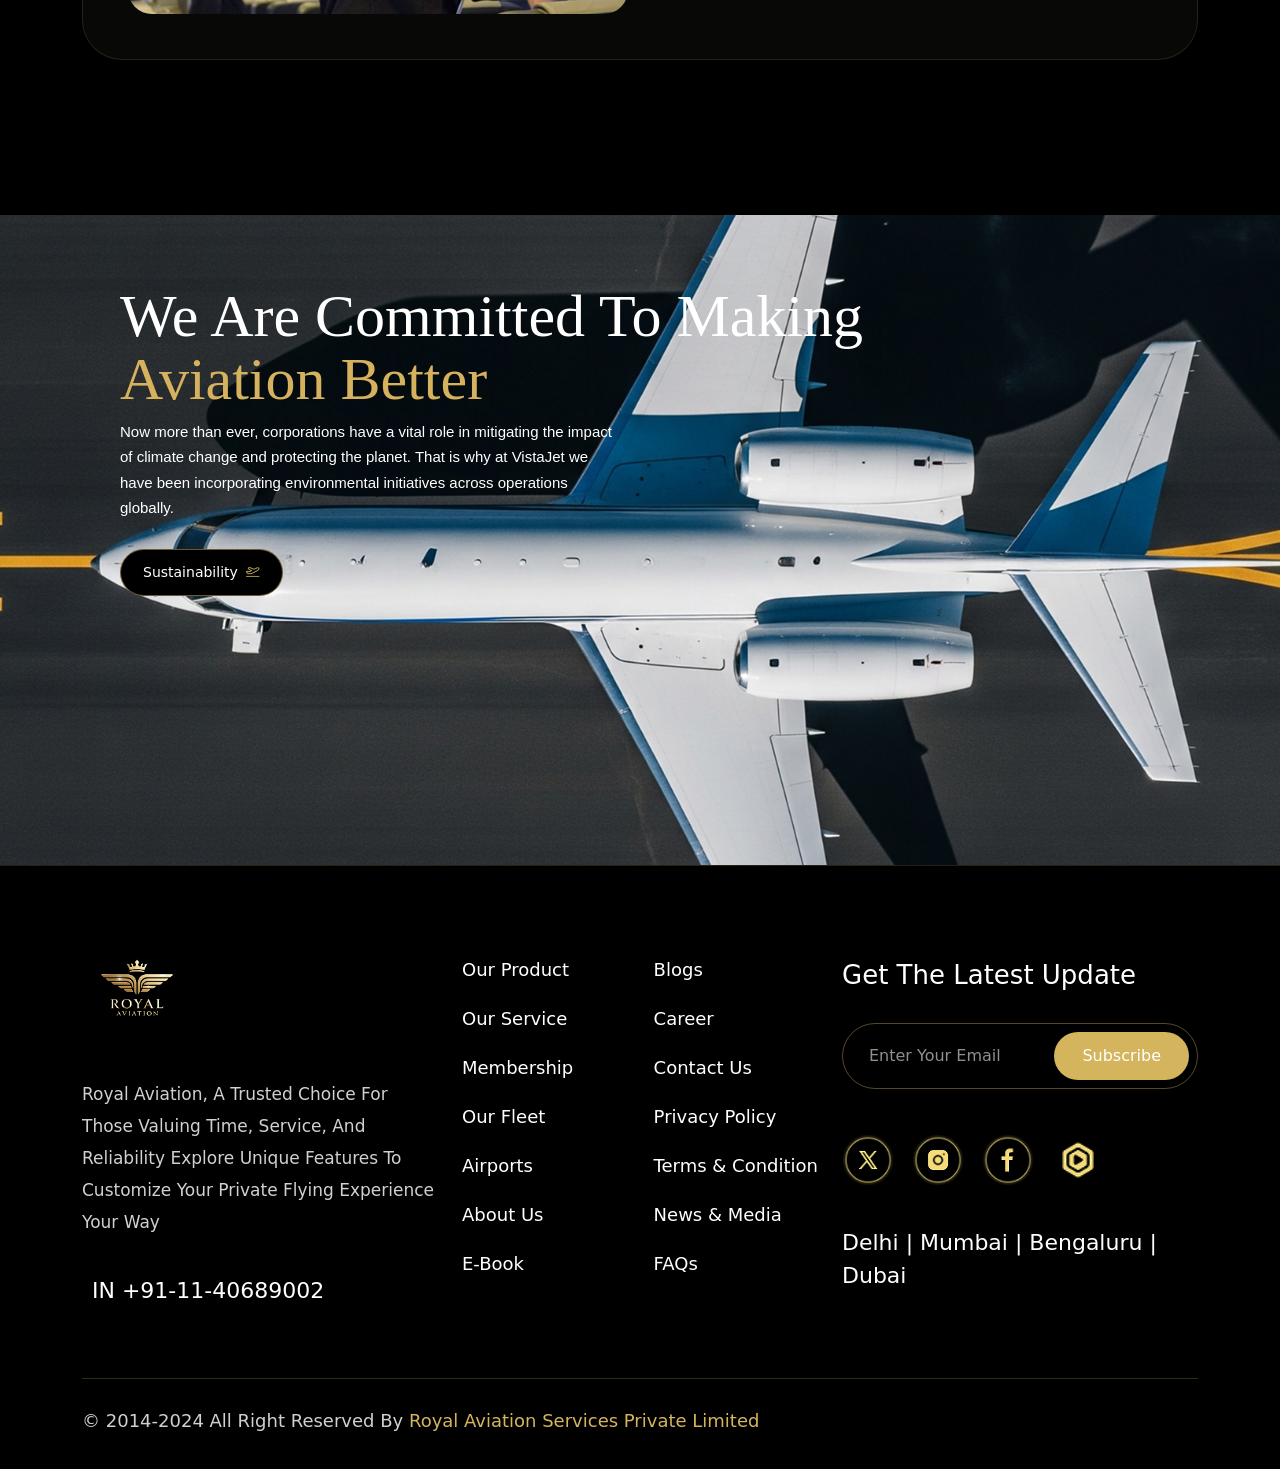
==== commit 0a358ad2: "fourth commit" ====
--- a/about-us.html
+++ b/about-us.html
@@ -413,9 +413,9 @@
         <div class="row gy-5">
           <!-- LEFT -->
           <div class="col-lg-4">
-            <div class="footer-logo">
+            <a href="index.html" class="footer-logo">
               <img src="./assets/log.png" alt="logo" />
-            </div>
+            </a>
 
             <p class="footer-text">
               Royal Aviation, A Trusted Choice For Those Valuing Time, Service,
@@ -456,33 +456,40 @@
 
           <!-- RIGHT -->
           <div class="col-lg-4">
-            <h4 class="footer-update-title">Get The Latest Update</h4>
-
+            <p class="footer-update-title">Get The Latest Update</p>
             <!-- SUBSCRIBE -->
             <form class="footer-form">
               <input type="email" placeholder="Enter Your Email" />
 
-              <button type="submit">Subscribe</button>
+              <input type="submit" value="Subscribe" />
             </form>
 
             <!-- SOCIAL -->
-            <div class="footer-social">
-              <a href="#">
-                <img src="./assets/twitter.png" alt="" />
-              </a>
-
-              <a href="#">
-                <img src="./assets/intagram.png" alt="" />
-              </a>
-
-              <a href="#">
-                <img src="./assets/facebook.png" alt="" />
-              </a>
-
-              <a href="#">
-                <img src="./assets/YouTube-Studio.png" alt="" />
-              </a>
-            </div>
+            <ul class="footer-social">
+              <li>
+                <a href="#">
+                  <img src="./assets/twitter.png" alt="" />
+                </a>
+              </li>
+
+              <li>
+                <a href="#">
+                  <img src="./assets/intagram.png" alt="" />
+                </a>
+              </li>
+
+              <li>
+                <a href="#">
+                  <img src="./assets/facebook.png" alt="" />
+                </a>
+              </li>
+
+              <li>
+                <a href="#">
+                  <img src="./assets/YouTube-Studio.png" alt="" />
+                </a>
+              </li>
+            </ul>
 
             <!-- LOCATION -->
             <p class="footer-location">Delhi | Mumbai | Bengaluru | Dubai</p>
@@ -492,13 +499,13 @@
         <!-- BOTTOM -->
         <div class="footer-bottom">
           <p>
-            © 2014-2024 All Right Reserved By Royal Aviation Services Private
-            Limited
+            © 2014-2024 All Right Reserved By
+
+            <a href="index.html"> Royal Aviation Services Private Limited </a>
           </p>
         </div>
       </div>
     </footer>
-
     <!-- BOOTSTRAP -->
     <script src="https://cdn.jsdelivr.net/npm/bootstrap@5.3.3/dist/js/bootstrap.bundle.min.js"></script>
     <script src="./js/script.js"></script>
--- a/css/style.css
+++ b/css/style.css
@@ -1313,6 +1313,10 @@
   position: relative;
 }
 
+.club-form-box input {
+  padding: 16px 24px;
+}
+
 /* TOP DESIGN */
 
 .club-form-design {
@@ -1363,7 +1367,7 @@
   background: transparent;
   border: 1px solid #3a3216;
   border-radius: 12px;
-  padding: 0 20px;
+  padding: 16px 20px;
   color: #fff;
   outline: none;
 }
@@ -1375,21 +1379,15 @@
 /* BUTTON */
 
 .club-btn {
-  width: fit-content;
   padding: 15px 32px;
   border: 1px solid #4e4327;
   border-radius: 50px;
   background: transparent;
   color: #fff;
-  display: flex;
-  align-items: center;
-  gap: 10px;
+  cursor: pointer;
+  display: block;
   margin: 20px auto 0;
   transition: 0.4s ease;
-}
-
-.club-btn img {
-  width: 18px;
 }
 
 .club-btn:hover {
@@ -1409,9 +1407,15 @@
 
 /* LOGO */
 
+.footer-logo {
+  display: inline-block;
+  text-decoration: none;
+}
+
 .footer-logo img {
   width: 110px;
   margin-bottom: 28px;
+  display: block;
 }
 
 /* TEXT */
@@ -1511,18 +1515,20 @@
   color: #8f8f8f;
 }
 
-.footer-form button {
+.footer-form input[type="submit"] {
   background: #d4b45c;
   border: none;
   padding: 12px 28px;
   border-radius: 40px;
   font-size: 16px;
   font-weight: 500;
+  width: fit-content;
+  cursor: pointer;
   transition: 0.3s ease;
 }
 
-.footer-form button:hover {
-  background: #fff;
+.footer-form input[type="submit"]:hover {
+  background: #1f1701;
 }
 
 /* =========================
@@ -1534,9 +1540,15 @@
   align-items: center;
   gap: 18px;
   margin-bottom: 40px;
-}
-
-.footer-social a img {
+  list-style: none;
+  padding: 0;
+}
+
+.footer-social li {
+  list-style: none;
+}
+
+.footer-social img {
   width: 52px;
   height: 52px;
   object-fit: contain;
@@ -1546,7 +1558,6 @@
 .footer-social a:hover img {
   transform: translateY(-4px);
 }
-
 /* LOCATION */
 
 .footer-location {
@@ -1560,9 +1571,7 @@
 
 .footer-bottom {
   margin-top: 70px;
-
   padding-top: 28px;
-
   border-top: 1px solid rgba(200, 164, 93, 0.25);
 }
 
@@ -1570,6 +1579,15 @@
   color: #d0d0d0;
   font-size: 18px;
   margin: 0;
+}
+
+.footer-bottom a {
+  color: #d4b45c;
+  text-decoration: none;
+}
+
+.footer-bottom a:hover {
+  color: #fff;
 }
 
 /* =========================
@@ -2046,25 +2064,19 @@
 
   .club-btn {
     width: 100%;
-    justify-content: center;
+    text-align: center;
   }
 
   .footer-form {
     flex-direction: column;
-
     gap: 14px;
-
     border-radius: 24px;
   }
 
-  .footer-form input {
+  .footer-form input[type="submit"] {
+    width: 100%;
     padding: 14px;
   }
-
-  .footer-form button {
-    width: 100%;
-  }
-
   .footer-social {
     justify-content: center;
   }
